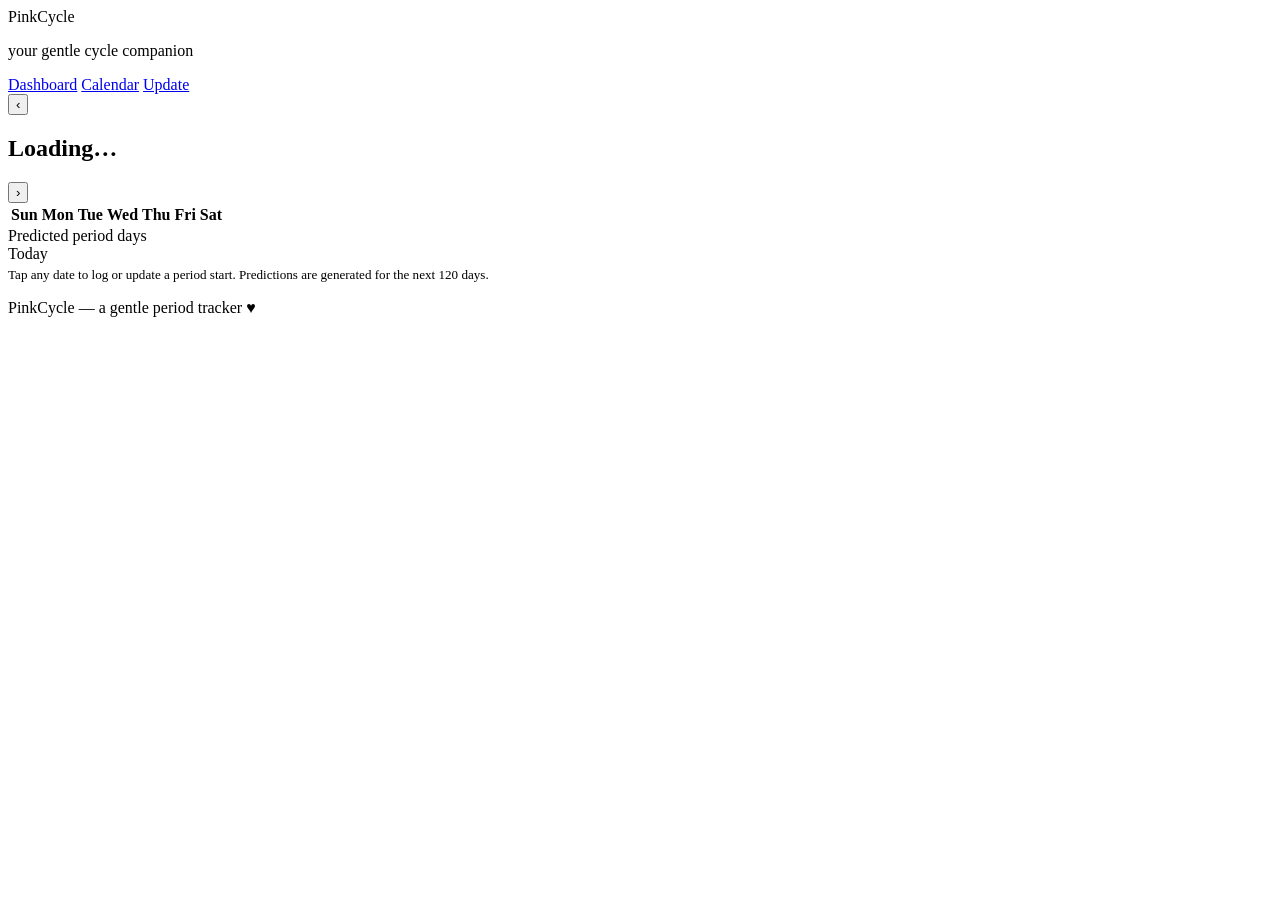
==== calendar.html @ 9fbf8e62 "Add files via upload Initial PinkCycle project upload" ====
<!DOCTYPE html>
<html lang="en">
<head>
  <meta charset="UTF-8" />
  <meta name="viewport" content="width=device-width, initial-scale=1.0" />
  <title>PinkCycle — Calendar</title>
  <link rel="stylesheet" href="css/styles.css" />
</head>
<body>

  <!-- ═══ HEADER ═══════════════════════════════════════════════ -->
  <header class="site-header">
    <div class="logo">Pink<span>Cycle</span></div>
    <p class="tagline">your gentle cycle companion</p>

    <nav class="site-nav" aria-label="Main navigation">
      <a href="index.html">Dashboard</a>
      <a href="calendar.html" class="active">Calendar</a>
      <a href="update.html">Update</a>
    </nav>
  </header>

  <!-- ═══ MAIN CONTENT ═════════════════════════════════════════ -->
  <main class="wrapper">

    <div class="card">

      <!-- Month navigation header -->
      <div class="calendar-header">
        <button
          id="prev-month"
          class="cal-nav-btn"
          aria-label="Previous month"
        >&#8249;</button>

        <!-- calendar.js will update this text -->
        <h2 class="month-label" id="month-label">Loading…</h2>

        <button
          id="next-month"
          class="cal-nav-btn"
          aria-label="Next month"
        >&#8250;</button>
      </div>

      <!--
        The calendar is a <table> for semantic correctness
        (days of week in <thead>, day cells in <tbody>).
        calendar.js dynamically builds the <tbody> content.
      -->
      <table class="calendar-grid" role="grid" aria-label="Period prediction calendar">

        <!-- Days of the week header row -->
        <thead>
          <tr>
            <th scope="col" abbr="Sunday">Sun</th>
            <th scope="col" abbr="Monday">Mon</th>
            <th scope="col" abbr="Tuesday">Tue</th>
            <th scope="col" abbr="Wednesday">Wed</th>
            <th scope="col" abbr="Thursday">Thu</th>
            <th scope="col" abbr="Friday">Fri</th>
            <th scope="col" abbr="Saturday">Sat</th>
          </tr>
        </thead>

        <!-- calendar.js fills this in dynamically -->
        <tbody id="calendar-body">
          <!-- Day cells are generated by JavaScript -->
        </tbody>

      </table>

      <!-- Legend explaining the colour coding -->
      <div class="cal-legend" aria-label="Calendar legend">
        <div class="cal-legend-item">
          <div class="cal-legend-dot dot-period"></div>
          <span>Predicted period days</span>
        </div>
        <div class="cal-legend-item">
          <div class="cal-legend-dot dot-today"></div>
          <span>Today</span>
        </div>
      </div>

    </div><!-- /.card -->

    <!-- Tip: shown below the calendar -->
    <p class="text-center" style="font-size:0.82rem; color: var(--color-text-muted); margin-top: 4px;">
      Tap any date to log or update a period start.
      Predictions are generated for the next 120 days.
    </p>

  </main>

  <!-- ═══ FOOTER ════════════════════════════════════════════════ -->
  <footer class="site-footer">
    <p>PinkCycle &mdash; a gentle period tracker &hearts;</p>
  </footer>

  <script type="module" src="js/calendar.js"></script>

</body>
</html>
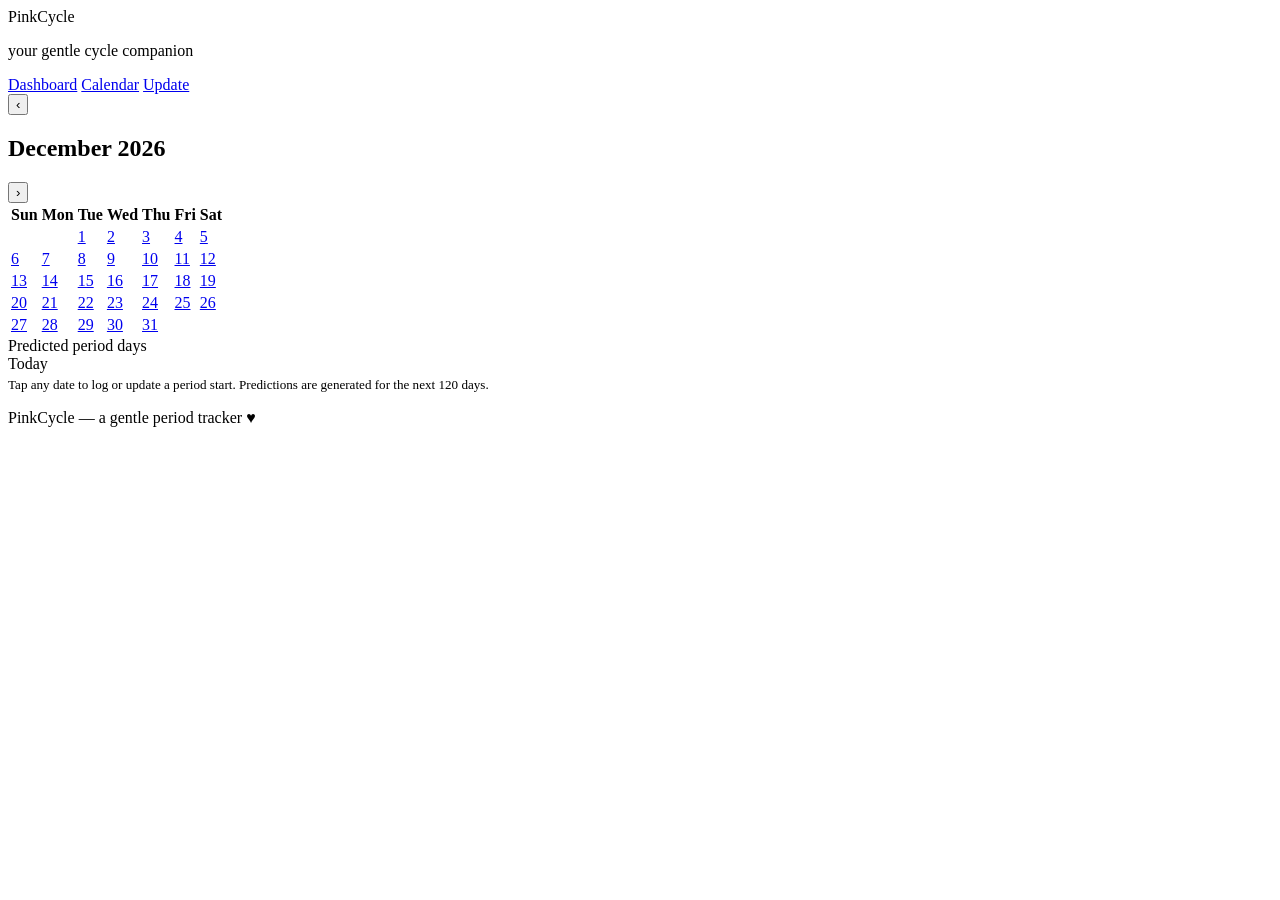
==== commit 769f3015: "Update calendar.html" ====
--- a/calendar.html
+++ b/calendar.html
@@ -97,7 +97,7 @@
     <p>PinkCycle &mdash; a gentle period tracker &hearts;</p>
   </footer>
 
-  <script type="module" src="js/calendar.js"></script>
+  <script type="module" src="calendar.js"></script>
 
 </body>
 </html>
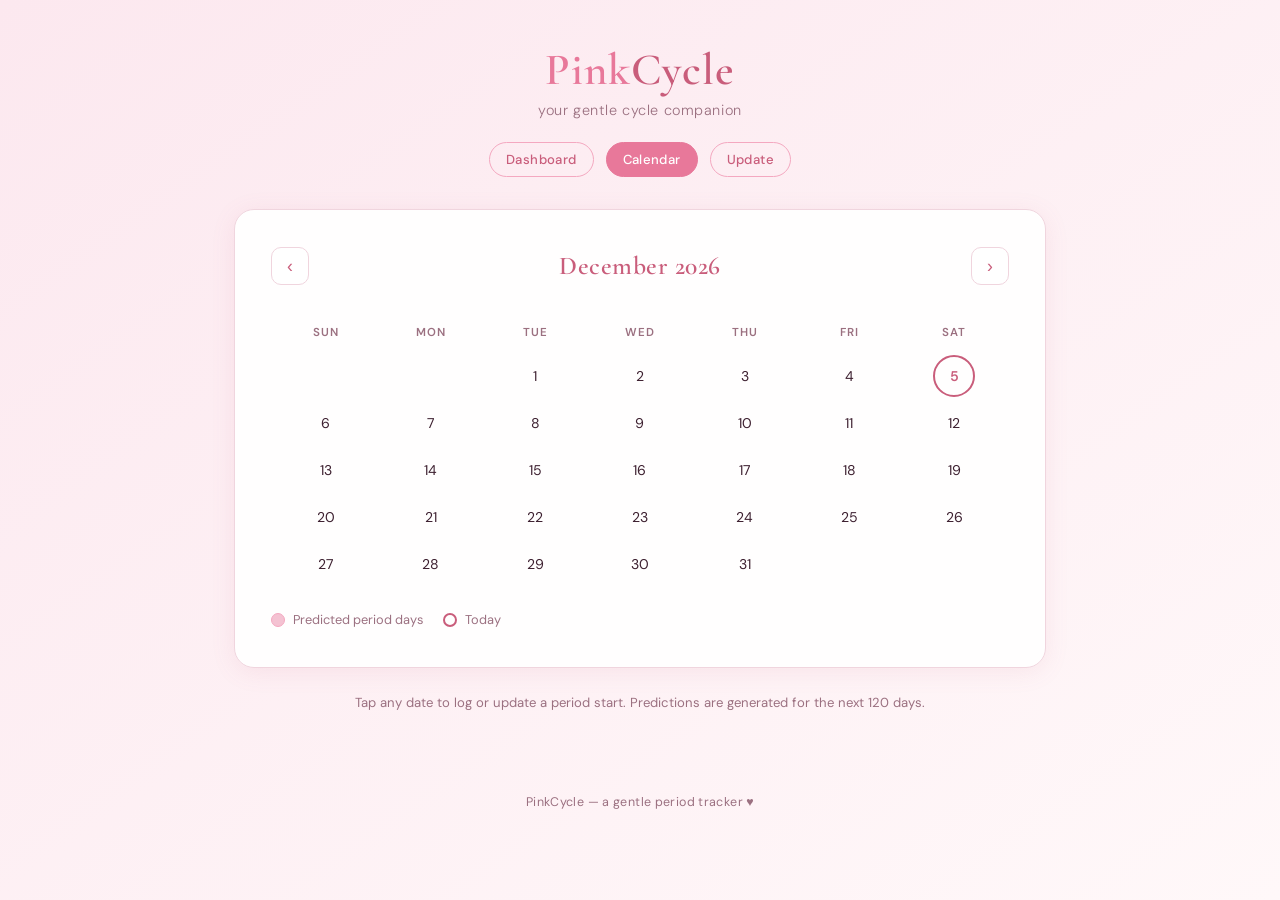
==== commit 36872d10: "Update calendar.html" ====
--- a/calendar.html
+++ b/calendar.html
@@ -4,7 +4,7 @@
   <meta charset="UTF-8" />
   <meta name="viewport" content="width=device-width, initial-scale=1.0" />
   <title>PinkCycle — Calendar</title>
-  <link rel="stylesheet" href="css/styles.css" />
+ <link rel="stylesheet" href="styles.css">
 </head>
 <body>
 
--- a/styles.css
+++ b/styles.css
@@ -0,0 +1,569 @@
+/* ============================================================
+   PinkCycle — styles.css
+   Global styles for the period tracking app.
+   Design: Soft feminine, classy, minimal.
+   ============================================================ */
+
+/* ---------- Google Font Import ---------- */
+@import url('https://fonts.googleapis.com/css2?family=Cormorant+Garamond:wght@400;500;600&family=DM+Sans:wght@300;400;500;600&display=swap');
+
+/* ---------- CSS Variables (Design Tokens) ---------- */
+:root {
+  --color-bg-start: #fce8ef;
+  --color-bg-end: #fff8f9;
+  --color-primary: #e8789a;
+  --color-primary-light: #f4a8c0;
+  --color-primary-dark: #c95d7b;
+  --color-accent: #f9c6d5;
+  --color-text: #3d2030;
+  --color-text-muted: #9b7080;
+  --color-white: #ffffff;
+  --color-card: #ffffffee;
+  --color-border: #f0d5de;
+  --color-today: #c95d7b;
+  --color-period-day: #f4c2d2;
+  --color-period-day-text: #8b2a4a;
+
+  --shadow-card: 0 4px 24px rgba(200, 100, 130, 0.10);
+  --shadow-btn: 0 2px 10px rgba(232, 120, 154, 0.25);
+
+  --radius-card: 20px;
+  --radius-btn: 12px;
+  --radius-input: 10px;
+
+  --font-display: 'Cormorant Garamond', serif;
+  --font-body: 'DM Sans', sans-serif;
+
+  --transition: 0.2s ease;
+}
+
+/* ---------- Reset & Base ---------- */
+*, *::before, *::after {
+  box-sizing: border-box;
+  margin: 0;
+  padding: 0;
+}
+
+html {
+  font-size: 16px;
+  scroll-behavior: smooth;
+}
+
+body {
+  font-family: var(--font-body);
+  font-weight: 400;
+  color: var(--color-text);
+  background: linear-gradient(145deg, var(--color-bg-start) 0%, var(--color-bg-end) 100%);
+  min-height: 100vh;
+  line-height: 1.6;
+}
+
+/* ---------- Layout Wrapper ---------- */
+.wrapper {
+  max-width: 860px;
+  margin: 0 auto;
+  padding: 0 24px 60px;
+}
+
+/* ---------- Header ---------- */
+.site-header {
+  text-align: center;
+  padding: 48px 24px 32px;
+}
+
+.site-header .logo {
+  font-family: var(--font-display);
+  font-size: 2.8rem;
+  font-weight: 600;
+  color: var(--color-primary);
+  letter-spacing: 0.02em;
+  line-height: 1;
+}
+
+.site-header .logo span {
+  color: var(--color-primary-dark);
+}
+
+.site-header .tagline {
+  font-size: 0.9rem;
+  color: var(--color-text-muted);
+  margin-top: 6px;
+  font-weight: 300;
+  letter-spacing: 0.04em;
+}
+
+/* ---------- Navigation (page links) ---------- */
+.site-nav {
+  display: flex;
+  justify-content: center;
+  gap: 12px;
+  margin-top: 20px;
+  flex-wrap: wrap;
+}
+
+.site-nav a {
+  font-size: 0.82rem;
+  font-weight: 500;
+  color: var(--color-primary-dark);
+  text-decoration: none;
+  padding: 6px 16px;
+  border: 1.5px solid var(--color-primary-light);
+  border-radius: 50px;
+  transition: background var(--transition), color var(--transition);
+  letter-spacing: 0.03em;
+}
+
+.site-nav a:hover,
+.site-nav a.active {
+  background: var(--color-primary);
+  color: var(--color-white);
+  border-color: var(--color-primary);
+}
+
+/* ---------- Cards ---------- */
+.card {
+  background: var(--color-card);
+  border-radius: var(--radius-card);
+  box-shadow: var(--shadow-card);
+  padding: 36px;
+  margin-bottom: 24px;
+  border: 1px solid var(--color-border);
+}
+
+.card-title {
+  font-family: var(--font-display);
+  font-size: 1.4rem;
+  font-weight: 600;
+  color: var(--color-primary-dark);
+  margin-bottom: 6px;
+  letter-spacing: 0.02em;
+}
+
+.card-subtitle {
+  font-size: 0.85rem;
+  color: var(--color-text-muted);
+  margin-bottom: 24px;
+}
+
+/* ---------- Buttons ---------- */
+.btn {
+  display: inline-block;
+  font-family: var(--font-body);
+  font-size: 0.88rem;
+  font-weight: 500;
+  padding: 12px 28px;
+  border-radius: var(--radius-btn);
+  border: none;
+  cursor: pointer;
+  text-decoration: none;
+  transition: all var(--transition);
+  letter-spacing: 0.03em;
+}
+
+.btn-primary {
+  background: var(--color-primary);
+  color: var(--color-white);
+  box-shadow: var(--shadow-btn);
+}
+
+.btn-primary:hover {
+  background: var(--color-primary-dark);
+  box-shadow: 0 4px 16px rgba(200, 90, 120, 0.35);
+  transform: translateY(-1px);
+}
+
+.btn-secondary {
+  background: var(--color-white);
+  color: var(--color-primary-dark);
+  border: 1.5px solid var(--color-primary-light);
+}
+
+.btn-secondary:hover {
+  background: var(--color-accent);
+  border-color: var(--color-primary);
+  transform: translateY(-1px);
+}
+
+.btn-group {
+  display: flex;
+  gap: 14px;
+  margin-top: 28px;
+  flex-wrap: wrap;
+}
+
+/* ---------- Form Elements ---------- */
+.form-group {
+  margin-bottom: 22px;
+}
+
+.form-label {
+  display: block;
+  font-size: 0.85rem;
+  font-weight: 500;
+  color: var(--color-primary-dark);
+  margin-bottom: 8px;
+  letter-spacing: 0.02em;
+}
+
+.form-hint {
+  display: block;
+  font-size: 0.76rem;
+  color: var(--color-text-muted);
+  margin-top: 5px;
+}
+
+.form-input {
+  width: 100%;
+  padding: 12px 16px;
+  font-family: var(--font-body);
+  font-size: 0.92rem;
+  color: var(--color-text);
+  background: #fff;
+  border: 1.5px solid var(--color-border);
+  border-radius: var(--radius-input);
+  outline: none;
+  transition: border-color var(--transition), box-shadow var(--transition);
+  appearance: none;
+}
+
+.form-input:focus {
+  border-color: var(--color-primary);
+  box-shadow: 0 0 0 3px rgba(232, 120, 154, 0.12);
+}
+
+/* ---------- Empty State ---------- */
+.empty-state {
+  text-align: center;
+  padding: 40px 20px;
+}
+
+.empty-state .empty-icon {
+  font-size: 3rem;
+  margin-bottom: 16px;
+  display: block;
+}
+
+.empty-state h2 {
+  font-family: var(--font-display);
+  font-size: 1.5rem;
+  color: var(--color-primary-dark);
+  margin-bottom: 10px;
+}
+
+.empty-state p {
+  font-size: 0.9rem;
+  color: var(--color-text-muted);
+  margin-bottom: 24px;
+  max-width: 340px;
+  margin-left: auto;
+  margin-right: auto;
+}
+
+/* ---------- Countdown Circle ---------- */
+.countdown-wrap {
+  display: flex;
+  flex-direction: column;
+  align-items: center;
+  gap: 28px;
+}
+
+@media (min-width: 560px) {
+  .countdown-wrap {
+    flex-direction: row;
+    align-items: center;
+    gap: 40px;
+  }
+}
+
+.circle-container {
+  position: relative;
+  width: 160px;
+  height: 160px;
+  flex-shrink: 0;
+}
+
+/* The conic-gradient ring */
+.circle-ring {
+  width: 160px;
+  height: 160px;
+  border-radius: 50%;
+  /* JavaScript will update the conic-gradient via inline style on the element */
+  background: conic-gradient(var(--color-primary) 0%, var(--color-accent) 0%);
+  display: flex;
+  align-items: center;
+  justify-content: center;
+  /* Donut hole — inner white circle layered on top with pseudo-element */
+  position: relative;
+}
+
+.circle-ring::before {
+  content: '';
+  position: absolute;
+  width: 118px;
+  height: 118px;
+  background: var(--color-white);
+  border-radius: 50%;
+  z-index: 1;
+}
+
+.circle-inner {
+  position: relative;
+  z-index: 2;
+  text-align: center;
+}
+
+.circle-days {
+  font-family: var(--font-display);
+  font-size: 2.4rem;
+  font-weight: 600;
+  color: var(--color-primary-dark);
+  line-height: 1;
+  display: block;
+}
+
+.circle-label {
+  font-size: 0.7rem;
+  color: var(--color-text-muted);
+  text-transform: uppercase;
+  letter-spacing: 0.08em;
+  display: block;
+  margin-top: 2px;
+}
+
+/* Info next to circle */
+.countdown-info {
+  flex: 1;
+}
+
+.countdown-info .next-date-label {
+  font-size: 0.78rem;
+  text-transform: uppercase;
+  letter-spacing: 0.08em;
+  color: var(--color-text-muted);
+  margin-bottom: 6px;
+}
+
+.countdown-info .next-date-value {
+  font-family: var(--font-display);
+  font-size: 1.9rem;
+  font-weight: 600;
+  color: var(--color-primary-dark);
+  line-height: 1.1;
+  margin-bottom: 12px;
+}
+
+.countdown-info .cycle-meta {
+  font-size: 0.82rem;
+  color: var(--color-text-muted);
+  display: flex;
+  flex-direction: column;
+  gap: 4px;
+}
+
+.countdown-info .cycle-meta span strong {
+  color: var(--color-text);
+  font-weight: 500;
+}
+
+/* ---------- Calendar ---------- */
+.calendar-header {
+  display: flex;
+  align-items: center;
+  justify-content: space-between;
+  margin-bottom: 24px;
+}
+
+.calendar-header .month-label {
+  font-family: var(--font-display);
+  font-size: 1.6rem;
+  font-weight: 600;
+  color: var(--color-primary-dark);
+  letter-spacing: 0.02em;
+}
+
+.cal-nav-btn {
+  background: var(--color-white);
+  border: 1.5px solid var(--color-border);
+  border-radius: 10px;
+  width: 38px;
+  height: 38px;
+  cursor: pointer;
+  font-size: 1.1rem;
+  color: var(--color-primary-dark);
+  display: flex;
+  align-items: center;
+  justify-content: center;
+  transition: all var(--transition);
+}
+
+.cal-nav-btn:hover {
+  background: var(--color-accent);
+  border-color: var(--color-primary-light);
+}
+
+.calendar-grid {
+  width: 100%;
+  border-collapse: separate;
+  border-spacing: 5px;
+}
+
+.calendar-grid th {
+  font-size: 0.72rem;
+  font-weight: 600;
+  text-transform: uppercase;
+  letter-spacing: 0.08em;
+  color: var(--color-text-muted);
+  text-align: center;
+  padding: 8px 4px;
+}
+
+.calendar-grid td {
+  text-align: center;
+  vertical-align: top;
+}
+
+.cal-day {
+  display: flex;
+  align-items: center;
+  justify-content: center;
+  width: 42px;
+  height: 42px;
+  margin: 0 auto;
+  border-radius: 50%;
+  font-size: 0.88rem;
+  cursor: pointer;
+  transition: all var(--transition);
+  text-decoration: none;
+  color: var(--color-text);
+}
+
+.cal-day:hover {
+  background: var(--color-accent);
+}
+
+/* Today's date: outlined ring */
+.cal-day.today {
+  border: 2px solid var(--color-today);
+  color: var(--color-today);
+  font-weight: 600;
+}
+
+/* Predicted period days: soft pink fill */
+.cal-day.period-day {
+  background: var(--color-period-day);
+  color: var(--color-period-day-text);
+  font-weight: 500;
+}
+
+.cal-day.period-day:hover {
+  background: var(--color-primary-light);
+}
+
+/* Empty cells (days before month start) */
+.cal-day.empty {
+  cursor: default;
+  pointer-events: none;
+  opacity: 0;
+}
+
+/* Calendar legend */
+.cal-legend {
+  display: flex;
+  gap: 20px;
+  margin-top: 20px;
+  flex-wrap: wrap;
+}
+
+.cal-legend-item {
+  display: flex;
+  align-items: center;
+  gap: 8px;
+  font-size: 0.8rem;
+  color: var(--color-text-muted);
+}
+
+.cal-legend-dot {
+  width: 14px;
+  height: 14px;
+  border-radius: 50%;
+}
+
+.cal-legend-dot.dot-period {
+  background: var(--color-period-day);
+  border: 1px solid var(--color-primary-light);
+}
+
+.cal-legend-dot.dot-today {
+  border: 2px solid var(--color-today);
+}
+
+/* ---------- Success Banner ---------- */
+.success-banner {
+  display: none;
+  background: #f0faf3;
+  border: 1.5px solid #a8d9b4;
+  border-radius: 12px;
+  padding: 14px 20px;
+  font-size: 0.88rem;
+  color: #2e6e42;
+  margin-bottom: 20px;
+}
+
+/* ---------- Footer ---------- */
+.site-footer {
+  text-align: center;
+  padding: 20px;
+  font-size: 0.78rem;
+  color: var(--color-text-muted);
+  letter-spacing: 0.03em;
+}
+
+/* ---------- Utility ---------- */
+.text-center { text-align: center; }
+.mt-8 { margin-top: 8px; }
+.mt-16 { margin-top: 16px; }
+.hidden { display: none !important; }
+
+/* ---------- Responsive ---------- */
+@media (max-width: 768px) {
+  .site-header .logo {
+    font-size: 2.2rem;
+  }
+
+  .card {
+    padding: 24px 20px;
+  }
+
+  .cal-day {
+    width: 34px;
+    height: 34px;
+    font-size: 0.80rem;
+  }
+
+  .circle-container {
+    width: 130px;
+    height: 130px;
+  }
+
+  .circle-ring {
+    width: 130px;
+    height: 130px;
+  }
+
+  .circle-ring::before {
+    width: 96px;
+    height: 96px;
+  }
+
+  .circle-days {
+    font-size: 2rem;
+  }
+
+  .btn-group {
+    flex-direction: column;
+  }
+
+  .btn {
+    text-align: center;
+  }
+}
